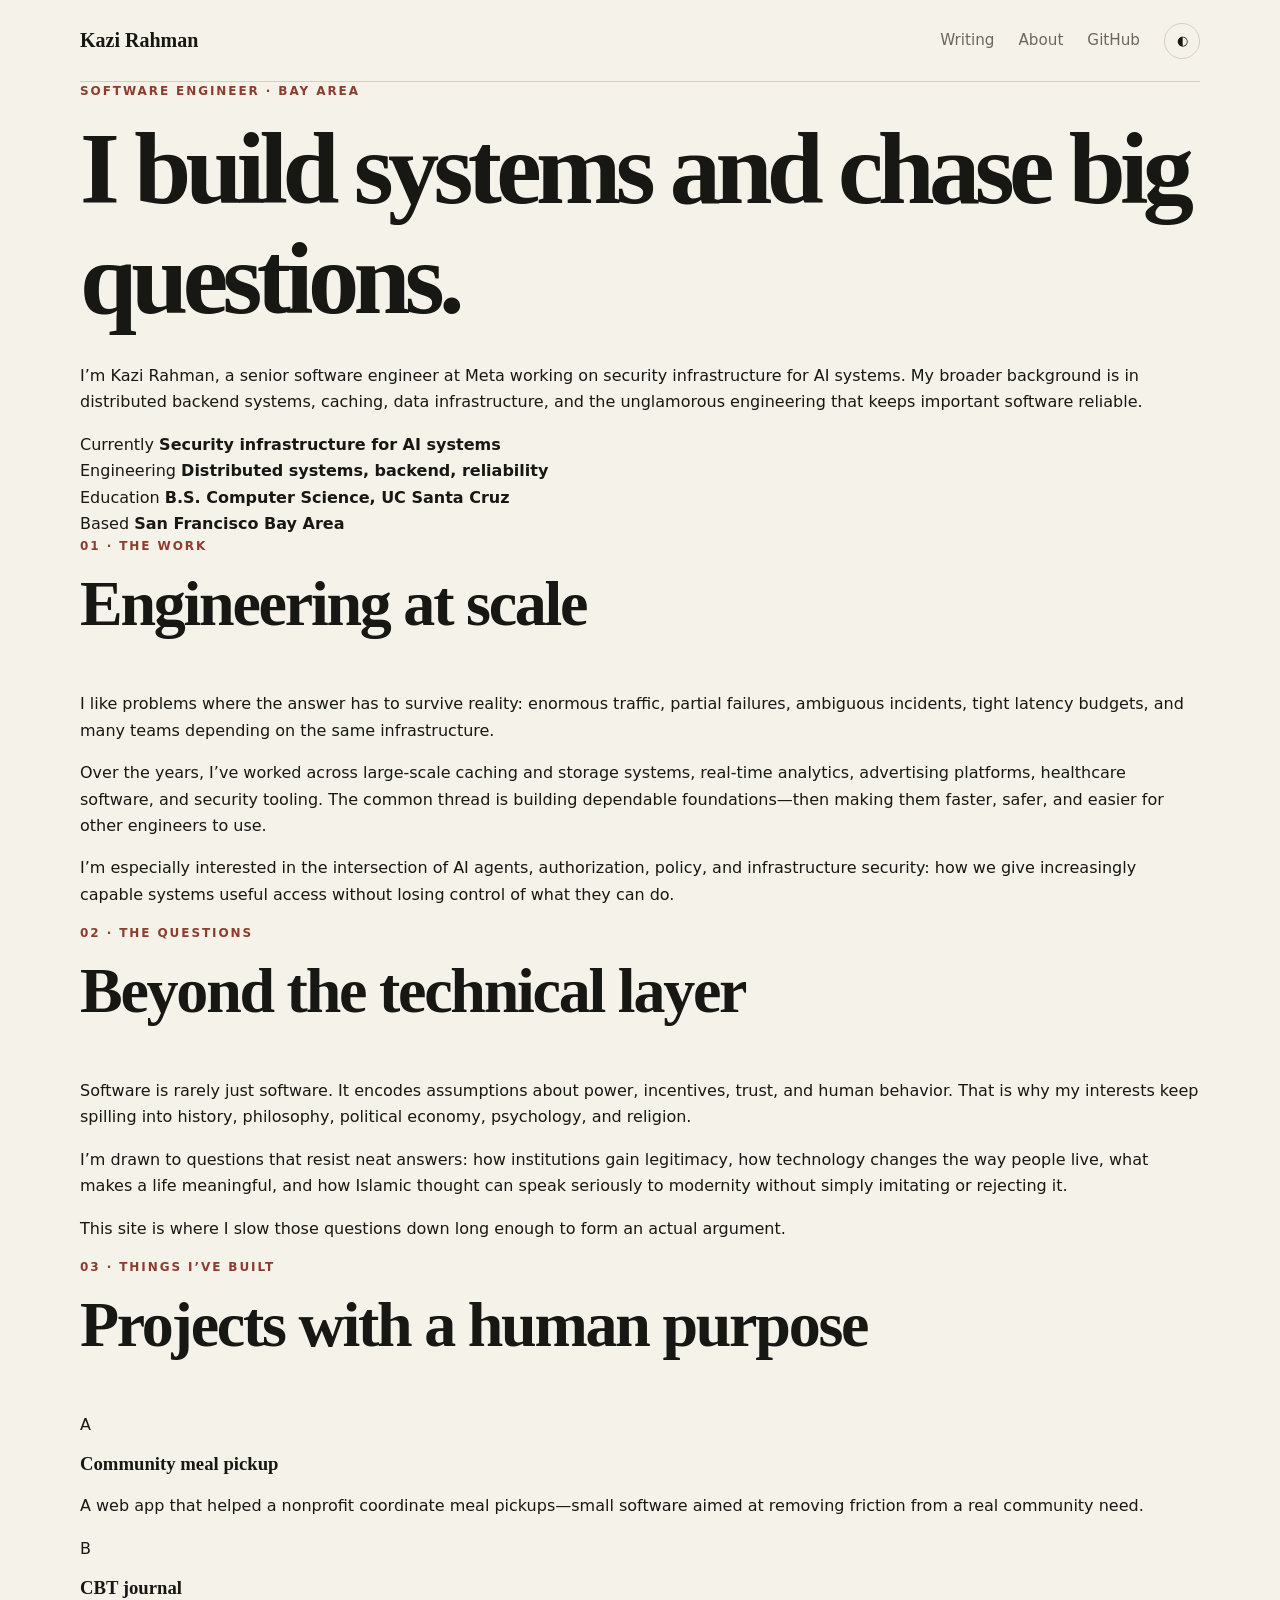
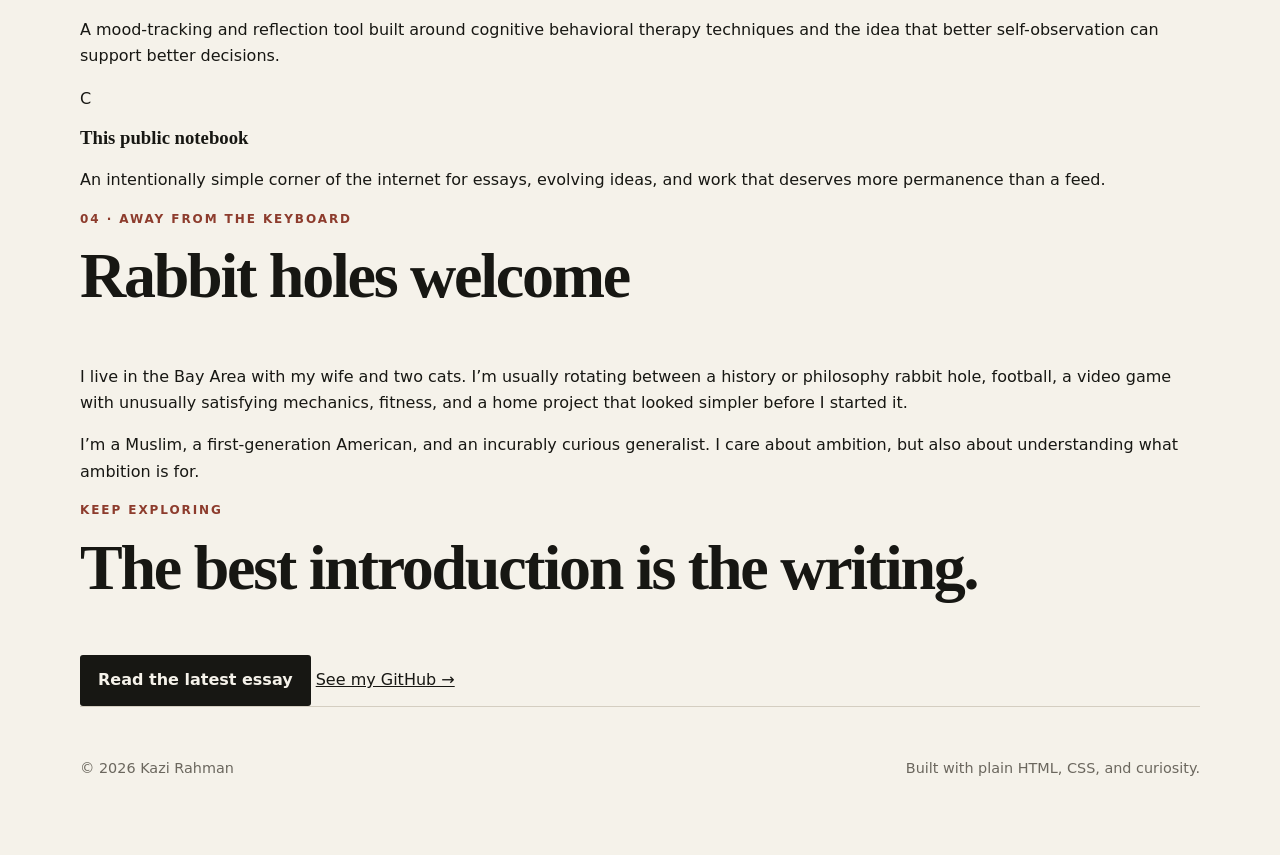
==== about.html @ 98908293 "Add personal about page" ====
<!doctype html>
<html lang="en">
<head>
  <meta charset="utf-8">
  <meta name="viewport" content="width=device-width, initial-scale=1">
  <meta name="description" content="About Kazi Rahman — software engineer, writer, and lifelong student of technology, history, philosophy, and faith.">
  <title>About — Kazi Rahman</title>
  <link rel="stylesheet" href="assets/styles.css">
  <script defer src="assets/site.js"></script>
</head>
<body>
  <header class="site-header">
    <a class="brand" href="index.html">Kazi Rahman</a>
    <nav aria-label="Primary navigation">
      <a href="index.html#writing">Writing</a>
      <a href="about.html" aria-current="page">About</a>
      <a href="https://github.com/kazirahm" rel="me">GitHub</a>
      <button class="theme-toggle" type="button" aria-label="Toggle color theme">◐</button>
    </nav>
  </header>

  <main>
    <section class="about-hero">
      <div>
        <p class="eyebrow">Software engineer · Bay Area</p>
        <h1>I build systems and chase big questions.</h1>
      </div>
      <p class="about-intro">I’m Kazi Rahman, a senior software engineer at Meta working on security infrastructure for AI systems. My broader background is in distributed backend systems, caching, data infrastructure, and the unglamorous engineering that keeps important software reliable.</p>
    </section>

    <section class="fact-strip" aria-label="At a glance">
      <div>
        <span>Currently</span>
        <strong>Security infrastructure for AI systems</strong>
      </div>
      <div>
        <span>Engineering</span>
        <strong>Distributed systems, backend, reliability</strong>
      </div>
      <div>
        <span>Education</span>
        <strong>B.S. Computer Science, UC Santa Cruz</strong>
      </div>
      <div>
        <span>Based</span>
        <strong>San Francisco Bay Area</strong>
      </div>
    </section>

    <section class="about-section">
      <div class="section-label">
        <p class="eyebrow">01 · The work</p>
        <h2>Engineering at scale</h2>
      </div>
      <div class="prose">
        <p>I like problems where the answer has to survive reality: enormous traffic, partial failures, ambiguous incidents, tight latency budgets, and many teams depending on the same infrastructure.</p>
        <p>Over the years, I’ve worked across large-scale caching and storage systems, real-time analytics, advertising platforms, healthcare software, and security tooling. The common thread is building dependable foundations—then making them faster, safer, and easier for other engineers to use.</p>
        <p>I’m especially interested in the intersection of AI agents, authorization, policy, and infrastructure security: how we give increasingly capable systems useful access without losing control of what they can do.</p>
      </div>
    </section>

    <section class="about-section">
      <div class="section-label">
        <p class="eyebrow">02 · The questions</p>
        <h2>Beyond the technical layer</h2>
      </div>
      <div class="prose">
        <p>Software is rarely just software. It encodes assumptions about power, incentives, trust, and human behavior. That is why my interests keep spilling into history, philosophy, political economy, psychology, and religion.</p>
        <p>I’m drawn to questions that resist neat answers: how institutions gain legitimacy, how technology changes the way people live, what makes a life meaningful, and how Islamic thought can speak seriously to modernity without simply imitating or rejecting it.</p>
        <p>This site is where I slow those questions down long enough to form an actual argument.</p>
      </div>
    </section>

    <section class="about-section">
      <div class="section-label">
        <p class="eyebrow">03 · Things I’ve built</p>
        <h2>Projects with a human purpose</h2>
      </div>
      <div class="project-list">
        <article>
          <p class="project-number">A</p>
          <div>
            <h3>Community meal pickup</h3>
            <p>A web app that helped a nonprofit coordinate meal pickups—small software aimed at removing friction from a real community need.</p>
          </div>
        </article>
        <article>
          <p class="project-number">B</p>
          <div>
            <h3>CBT journal</h3>
            <p>A mood-tracking and reflection tool built around cognitive behavioral therapy techniques and the idea that better self-observation can support better decisions.</p>
          </div>
        </article>
        <article>
          <p class="project-number">C</p>
          <div>
            <h3>This public notebook</h3>
            <p>An intentionally simple corner of the internet for essays, evolving ideas, and work that deserves more permanence than a feed.</p>
          </div>
        </article>
      </div>
    </section>

    <section class="about-section personal-section">
      <div class="section-label">
        <p class="eyebrow">04 · Away from the keyboard</p>
        <h2>Rabbit holes welcome</h2>
      </div>
      <div class="prose">
        <p>I live in the Bay Area with my wife and two cats. I’m usually rotating between a history or philosophy rabbit hole, football, a video game with unusually satisfying mechanics, fitness, and a home project that looked simpler before I started it.</p>
        <p>I’m a Muslim, a first-generation American, and an incurably curious generalist. I care about ambition, but also about understanding what ambition is for.</p>
      </div>
    </section>

    <section class="about-cta">
      <p class="eyebrow">Keep exploring</p>
      <h2>The best introduction is the writing.</h2>
      <div class="cta-links">
        <a class="button" href="index.html#writing">Read the latest essay</a>
        <a class="text-link" href="https://github.com/kazirahm">See my GitHub →</a>
      </div>
    </section>
  </main>

  <footer>
    <p>© <span id="year"></span> Kazi Rahman</p>
    <p>Built with plain HTML, CSS, and curiosity.</p>
  </footer>
</body>
</html>
---- assets/styles.css ----
:root {
  --bg: #f5f2ea;
  --surface: #ebe5d9;
  --text: #171713;
  --muted: #6b675e;
  --accent: #8d3c2d;
  --line: #d4cec1;
  --max: 1120px;
}

[data-theme="dark"] {
  --bg: #171715;
  --surface: #23221f;
  --text: #f1ede4;
  --muted: #aaa397;
  --accent: #e18a74;
  --line: #393631;
}

* { box-sizing: border-box; }
html { scroll-behavior: smooth; }
body {
  margin: 0;
  background: var(--bg);
  color: var(--text);
  font-family: Inter, ui-sans-serif, system-ui, -apple-system, BlinkMacSystemFont, "Segoe UI", sans-serif;
  line-height: 1.65;
}
a { color: inherit; }
.site-header, main, footer { width: min(calc(100% - 40px), var(--max)); margin-inline: auto; }
.site-header {
  display: flex; justify-content: space-between; align-items: center;
  min-height: 82px; border-bottom: 1px solid var(--line);
}
.brand { font-family: Georgia, serif; font-size: 1.25rem; font-weight: 700; text-decoration: none; }
nav { display: flex; align-items: center; gap: 24px; }
nav a { text-decoration: none; color: var(--muted); font-size: .95rem; }
.theme-toggle { border: 1px solid var(--line); background: transparent; color: var(--text); border-radius: 999px; width: 36px; height: 36px; cursor: pointer; }
.hero { min-height: 72vh; display: grid; align-content: center; max-width: 860px; padding: 90px 0; }
.eyebrow { margin: 0 0 12px; color: var(--accent); font-size: .75rem; font-weight: 800; letter-spacing: .16em; text-transform: uppercase; }
h1, h2, h3 { font-family: Georgia, "Times New Roman", serif; line-height: 1.08; margin-top: 0; }
h1 { font-size: clamp(3.1rem, 8vw, 6.8rem); letter-spacing: -.055em; margin-bottom: 28px; }
.lede { max-width: 720px; margin: 0 0 34px; color: var(--muted); font-family: Georgia, serif; font-size: clamp(1.2rem, 2.4vw, 1.65rem); }
.button { display: inline-block; width: fit-content; background: var(--text); color: var(--bg); padding: 12px 18px; border-radius: 3px; text-decoration: none; font-weight: 700; }
.section { padding: 110px 0; border-top: 1px solid var(--line); }
.section-heading { max-width: 680px; margin-bottom: 50px; }
h2 { font-size: clamp(2.4rem, 5vw, 4.2rem); letter-spacing: -.035em; }
.featured-post { display: flex; justify-content: space-between; gap: 40px; padding: 42px 0; border-top: 1px solid var(--line); border-bottom: 1px solid var(--line); }
.featured-post > div { max-width: 720px; }
.featured-post h3 { font-size: clamp(2rem, 4vw, 3.2rem); margin-bottom: 16px; }
.featured-post h3 a { text-decoration: none; }
.featured-post p { color: var(--muted); font-size: 1.08rem; }
.post-meta { font-size: .82rem !important; text-transform: uppercase; letter-spacing: .08em; }
.read-more { align-self: end; white-space: nowrap; color: var(--accent); font-weight: 700; text-decoration: none; }
.topic-grid { display: grid; grid-template-columns: repeat(2, 1fr); gap: 1px; margin-top: 70px; background: var(--line); border: 1px solid var(--line); }
.topic-grid > div { background: var(--bg); padding: 38px; }
.topic-grid span { color: var(--accent); font-size: .8rem; }
.topic-grid h3 { font-size: 1.7rem; margin: 18px 0 10px; }
.topic-grid p, .about-copy { color: var(--muted); }
.about { display: grid; grid-template-columns: 1fr 1fr; gap: 80px; }
.about-copy { font-family: Georgia, serif; font-size: 1.25rem; }
footer { display: flex; justify-content: space-between; gap: 24px; padding: 36px 0 60px; border-top: 1px solid var(--line); color: var(--muted); font-size: .9rem; }
.article-shell { max-width: 780px; margin: 0 auto; padding: 100px 20px; }
.article-shell h1 { font-size: clamp(3rem, 7vw, 5.5rem); }
.article-shell .lede { font-size: 1.4rem; }
.article-body { margin-top: 60px; font-family: Georgia, serif; font-size: 1.22rem; }
.article-body p { margin: 0 0 1.5em; }
.article-body h2 { font-size: 2.1rem; margin-top: 2em; }
.back-link { display: inline-block; margin-bottom: 60px; color: var(--muted); text-decoration: none; }
@media (max-width: 720px) {
  .site-header { min-height: 70px; }
  nav a { display: none; }
  .hero { min-height: 65vh; padding: 65px 0; }
  .section { padding: 75px 0; }
  .featured-post, footer { flex-direction: column; }
  .read-more { align-self: start; }
  .topic-grid, .about { grid-template-columns: 1fr; }
  .about { gap: 10px; }
  .topic-grid > div { padding: 28px; }
}
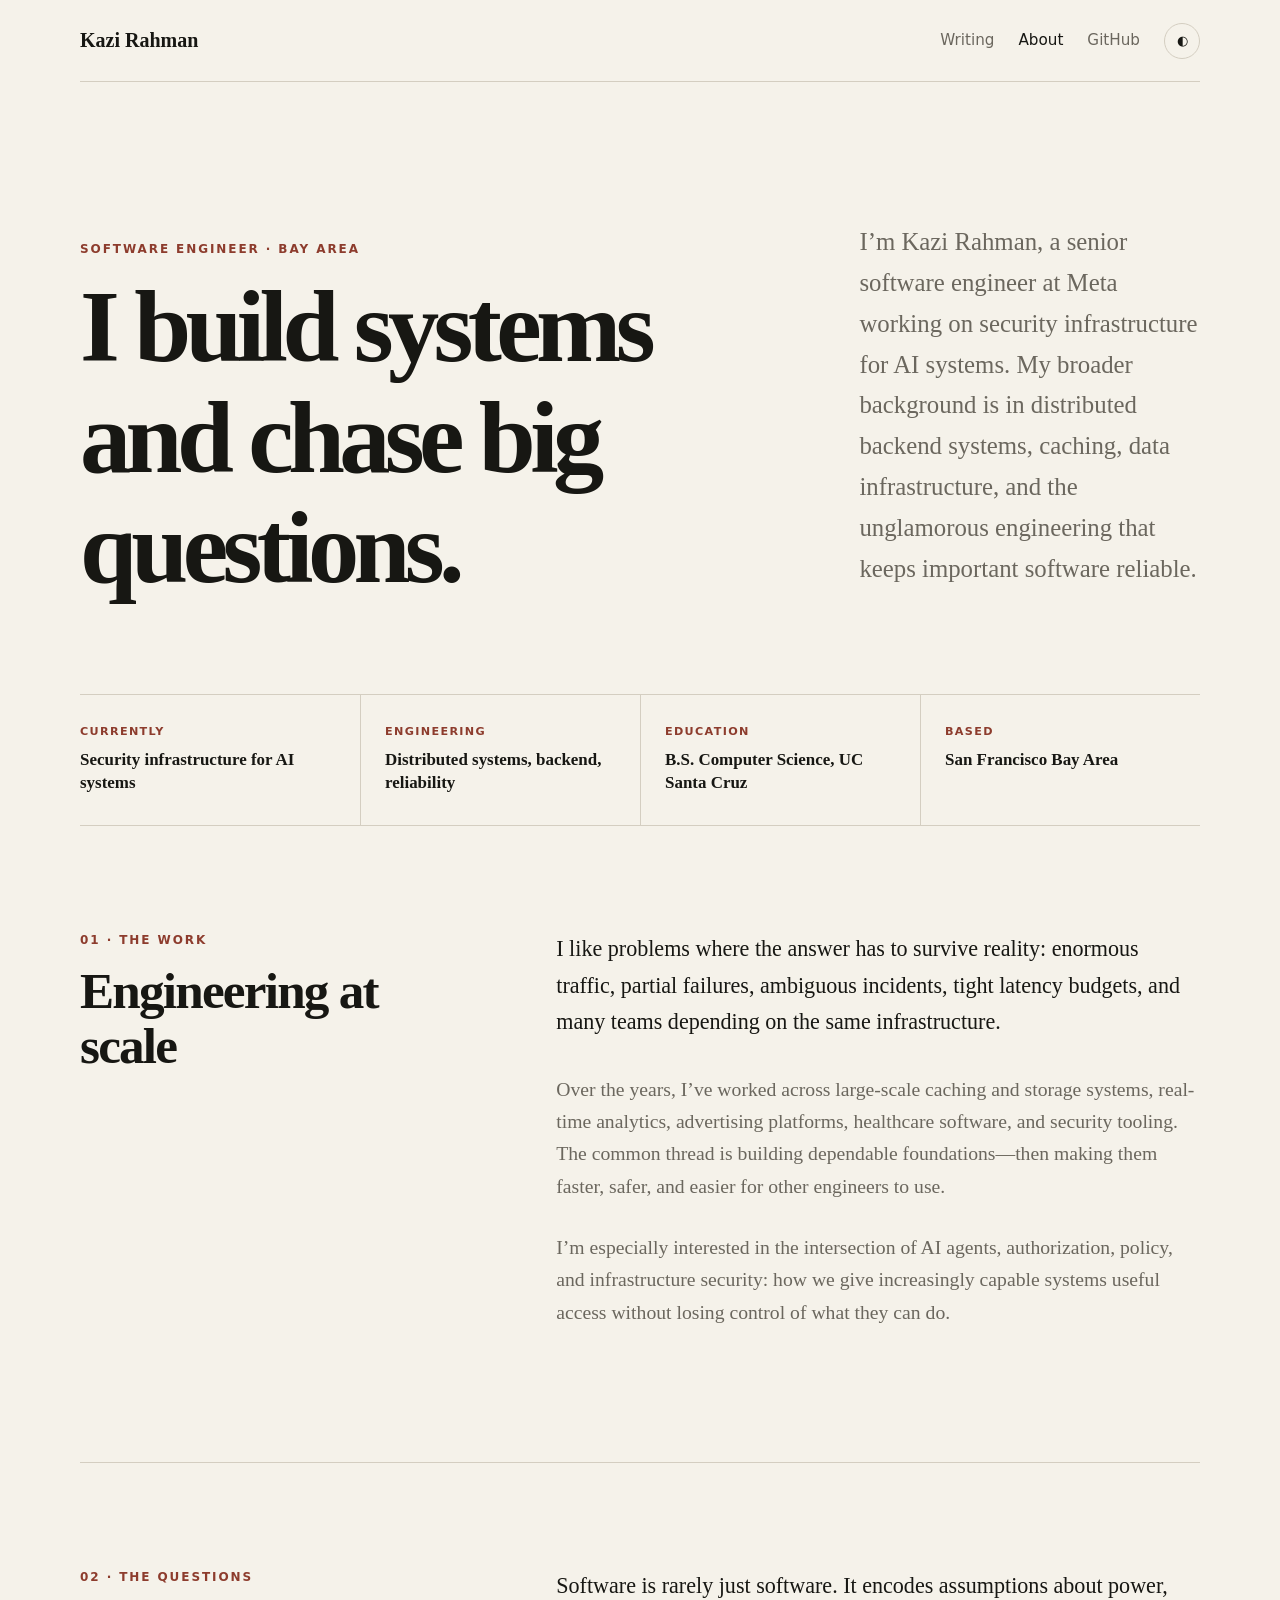
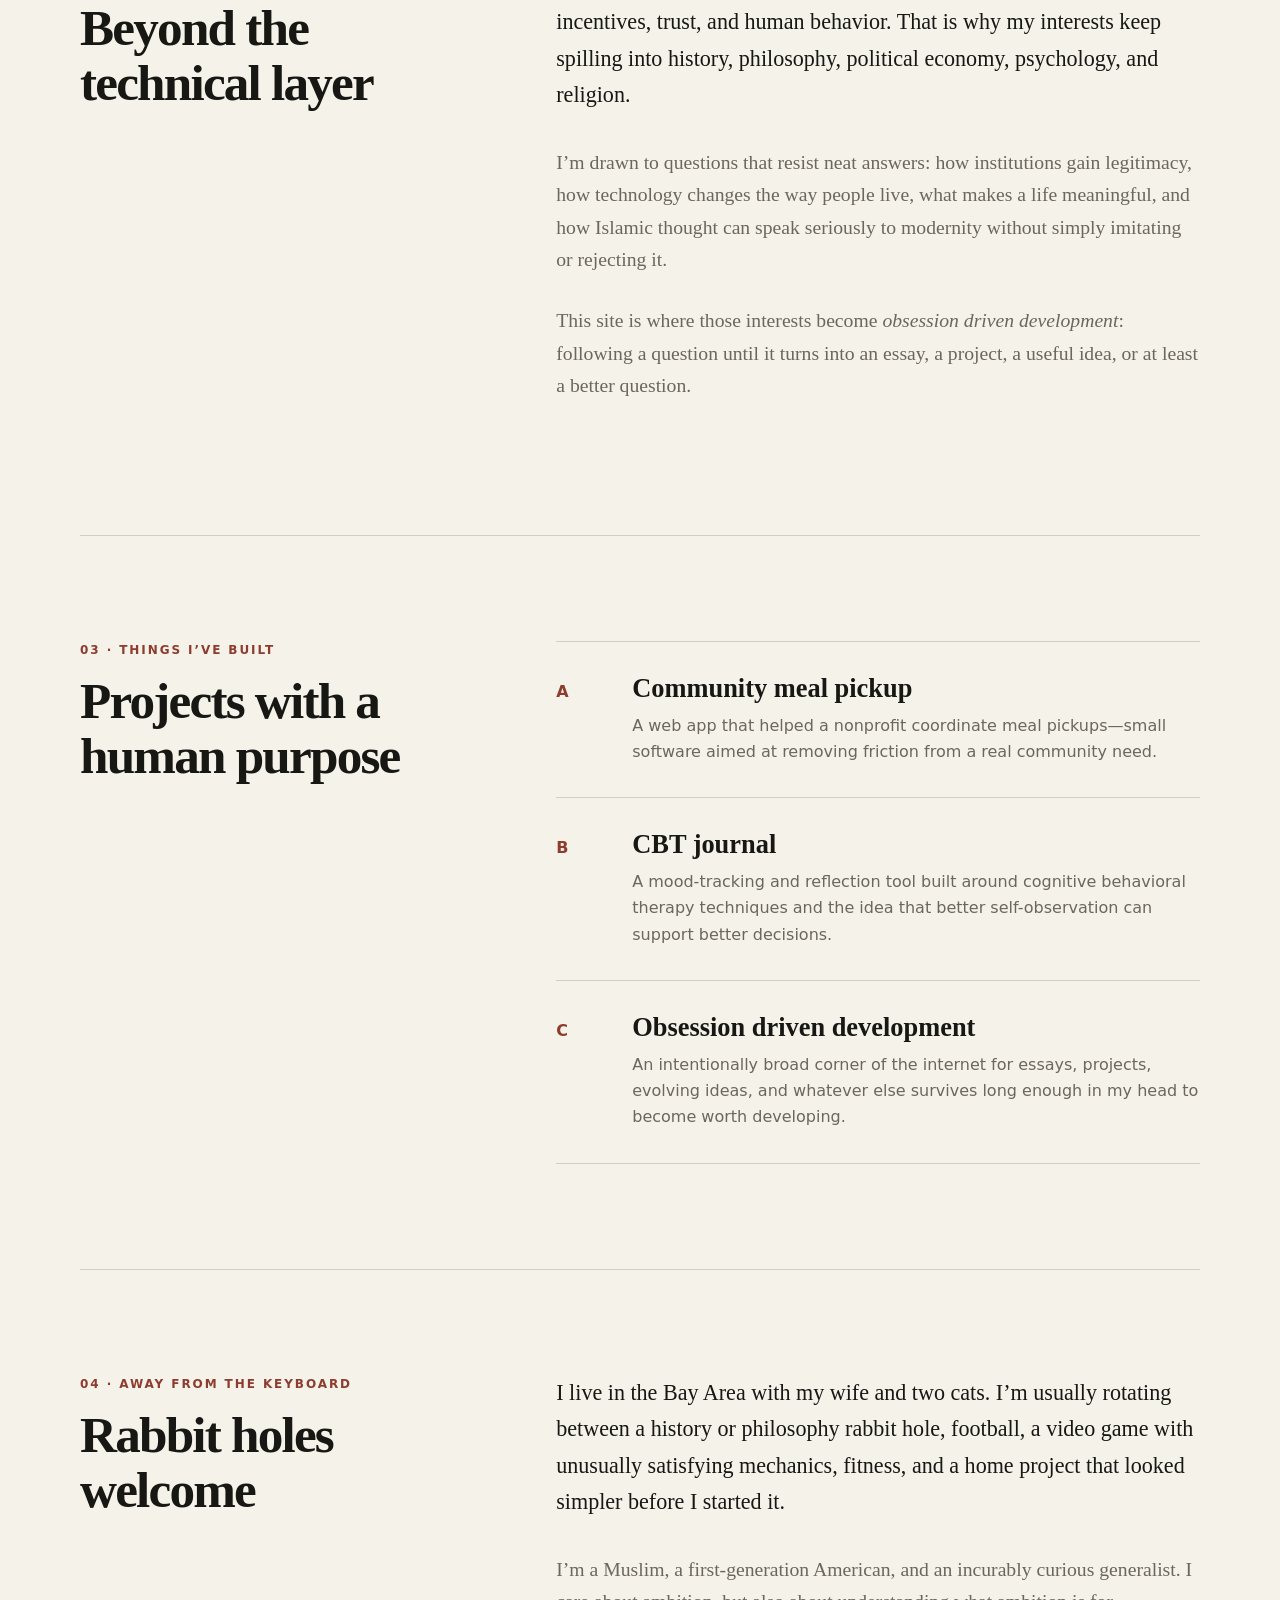
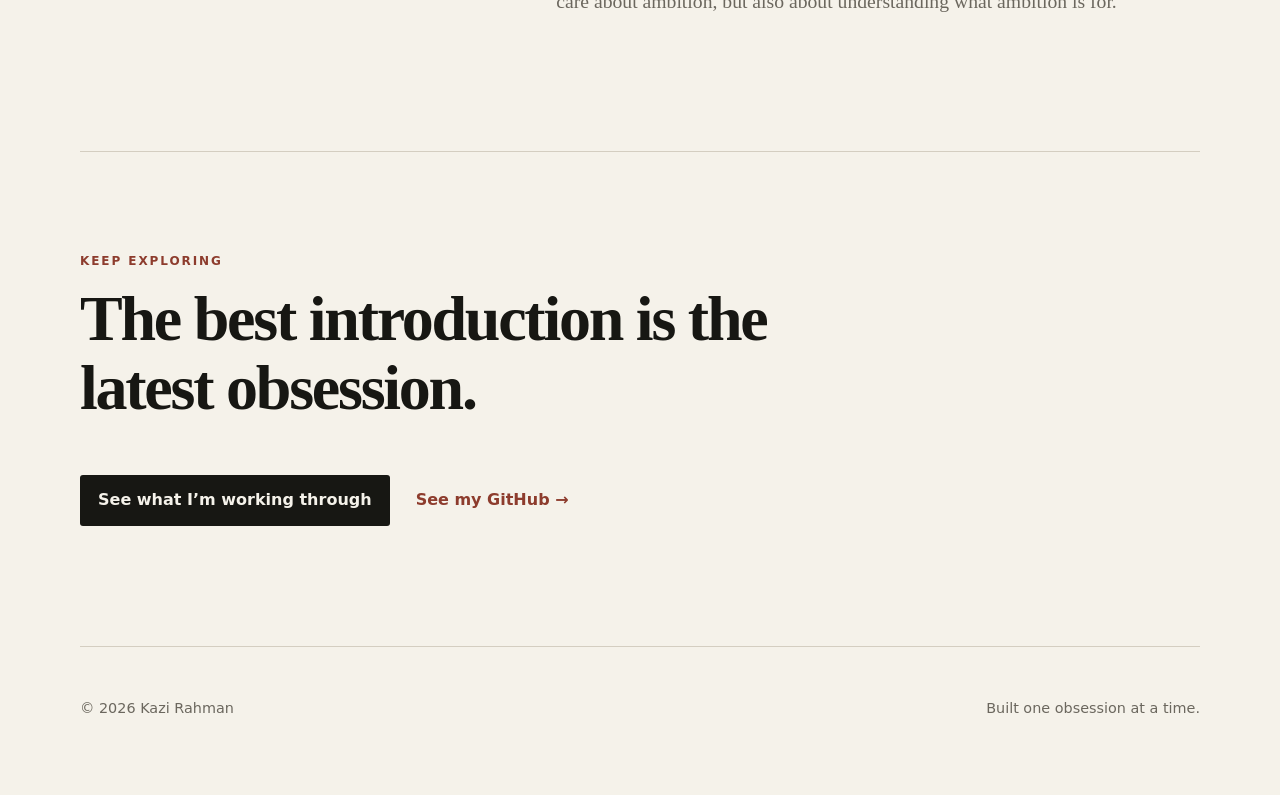
==== commit 1e46b933: "Align about page with obsession driven development" ====
--- a/about.html
+++ b/about.html
@@ -4,7 +4,7 @@
   <meta charset="utf-8">
   <meta name="viewport" content="width=device-width, initial-scale=1">
   <meta name="description" content="About Kazi Rahman — software engineer, writer, and lifelong student of technology, history, philosophy, and faith.">
-  <title>About — Kazi Rahman</title>
+  <title>About — obsession driven development</title>
   <link rel="stylesheet" href="assets/styles.css">
   <script defer src="assets/site.js"></script>
 </head>
@@ -67,7 +67,7 @@
       <div class="prose">
         <p>Software is rarely just software. It encodes assumptions about power, incentives, trust, and human behavior. That is why my interests keep spilling into history, philosophy, political economy, psychology, and religion.</p>
         <p>I’m drawn to questions that resist neat answers: how institutions gain legitimacy, how technology changes the way people live, what makes a life meaningful, and how Islamic thought can speak seriously to modernity without simply imitating or rejecting it.</p>
-        <p>This site is where I slow those questions down long enough to form an actual argument.</p>
+        <p>This site is where those interests become <em>obsession driven development</em>: following a question until it turns into an essay, a project, a useful idea, or at least a better question.</p>
       </div>
     </section>
 
@@ -94,8 +94,8 @@
         <article>
           <p class="project-number">C</p>
           <div>
-            <h3>This public notebook</h3>
-            <p>An intentionally simple corner of the internet for essays, evolving ideas, and work that deserves more permanence than a feed.</p>
+            <h3>Obsession driven development</h3>
+            <p>An intentionally broad corner of the internet for essays, projects, evolving ideas, and whatever else survives long enough in my head to become worth developing.</p>
           </div>
         </article>
       </div>
@@ -114,9 +114,9 @@
 
     <section class="about-cta">
       <p class="eyebrow">Keep exploring</p>
-      <h2>The best introduction is the writing.</h2>
+      <h2>The best introduction is the latest obsession.</h2>
       <div class="cta-links">
-        <a class="button" href="index.html#writing">Read the latest essay</a>
+        <a class="button" href="index.html#writing">See what I’m working through</a>
         <a class="text-link" href="https://github.com/kazirahm">See my GitHub →</a>
       </div>
     </section>
@@ -124,7 +124,7 @@
 
   <footer>
     <p>© <span id="year"></span> Kazi Rahman</p>
-    <p>Built with plain HTML, CSS, and curiosity.</p>
+    <p>Built one obsession at a time.</p>
   </footer>
 </body>
 </html>
--- a/assets/styles.css
+++ b/assets/styles.css
@@ -27,6 +27,7 @@
   line-height: 1.65;
 }
 a { color: inherit; }
+a:focus-visible, button:focus-visible { outline: 3px solid var(--accent); outline-offset: 4px; }
 .site-header, main, footer { width: min(calc(100% - 40px), var(--max)); margin-inline: auto; }
 .site-header {
   display: flex; justify-content: space-between; align-items: center;
@@ -35,6 +36,7 @@
 .brand { font-family: Georgia, serif; font-size: 1.25rem; font-weight: 700; text-decoration: none; }
 nav { display: flex; align-items: center; gap: 24px; }
 nav a { text-decoration: none; color: var(--muted); font-size: .95rem; }
+nav a:hover, nav a[aria-current="page"] { color: var(--text); }
 .theme-toggle { border: 1px solid var(--line); background: transparent; color: var(--text); border-radius: 999px; width: 36px; height: 36px; cursor: pointer; }
 .hero { min-height: 72vh; display: grid; align-content: center; max-width: 860px; padding: 90px 0; }
 .eyebrow { margin: 0 0 12px; color: var(--accent); font-size: .75rem; font-weight: 800; letter-spacing: .16em; text-transform: uppercase; }
@@ -42,6 +44,7 @@
 h1 { font-size: clamp(3.1rem, 8vw, 6.8rem); letter-spacing: -.055em; margin-bottom: 28px; }
 .lede { max-width: 720px; margin: 0 0 34px; color: var(--muted); font-family: Georgia, serif; font-size: clamp(1.2rem, 2.4vw, 1.65rem); }
 .button { display: inline-block; width: fit-content; background: var(--text); color: var(--bg); padding: 12px 18px; border-radius: 3px; text-decoration: none; font-weight: 700; }
+.button:hover { transform: translateY(-1px); }
 .section { padding: 110px 0; border-top: 1px solid var(--line); }
 .section-heading { max-width: 680px; margin-bottom: 50px; }
 h2 { font-size: clamp(2.4rem, 5vw, 4.2rem); letter-spacing: -.035em; }
@@ -52,6 +55,7 @@
 .featured-post p { color: var(--muted); font-size: 1.08rem; }
 .post-meta { font-size: .82rem !important; text-transform: uppercase; letter-spacing: .08em; }
 .read-more { align-self: end; white-space: nowrap; color: var(--accent); font-weight: 700; text-decoration: none; }
+.inline-link { display: inline-block; margin-top: 8px; }
 .topic-grid { display: grid; grid-template-columns: repeat(2, 1fr); gap: 1px; margin-top: 70px; background: var(--line); border: 1px solid var(--line); }
 .topic-grid > div { background: var(--bg); padding: 38px; }
 .topic-grid span { color: var(--accent); font-size: .8rem; }
@@ -60,6 +64,70 @@
 .about { display: grid; grid-template-columns: 1fr 1fr; gap: 80px; }
 .about-copy { font-family: Georgia, serif; font-size: 1.25rem; }
 footer { display: flex; justify-content: space-between; gap: 24px; padding: 36px 0 60px; border-top: 1px solid var(--line); color: var(--muted); font-size: .9rem; }
+
+/* About page */
+.about-hero {
+  min-height: 68vh;
+  display: grid;
+  grid-template-columns: minmax(0, 1.35fr) minmax(280px, .65fr);
+  gap: 72px;
+  align-items: end;
+  padding: 110px 0 90px;
+}
+.about-hero h1 { max-width: 820px; margin-bottom: 0; }
+.about-intro {
+  margin: 0 0 14px;
+  color: var(--muted);
+  font-family: Georgia, serif;
+  font-size: clamp(1.25rem, 2vw, 1.55rem);
+}
+.fact-strip {
+  display: grid;
+  grid-template-columns: repeat(4, 1fr);
+  border-top: 1px solid var(--line);
+  border-bottom: 1px solid var(--line);
+}
+.fact-strip > div { padding: 28px 24px 30px 0; }
+.fact-strip > div + div { border-left: 1px solid var(--line); padding-left: 24px; }
+.fact-strip span {
+  display: block;
+  margin-bottom: 8px;
+  color: var(--accent);
+  font-size: .7rem;
+  font-weight: 800;
+  letter-spacing: .12em;
+  text-transform: uppercase;
+}
+.fact-strip strong { display: block; font-family: Georgia, serif; font-size: 1.06rem; line-height: 1.35; }
+.about-section {
+  display: grid;
+  grid-template-columns: minmax(260px, .75fr) minmax(0, 1.25fr);
+  gap: 90px;
+  padding: 105px 0;
+  border-bottom: 1px solid var(--line);
+}
+.section-label { position: sticky; top: 32px; align-self: start; }
+.section-label h2 { max-width: 440px; font-size: clamp(2.25rem, 4vw, 3.8rem); }
+.prose { max-width: 720px; color: var(--muted); font-family: Georgia, serif; font-size: 1.23rem; }
+.prose p { margin: 0 0 1.45em; }
+.prose p:first-child { color: var(--text); font-size: 1.38rem; }
+.project-list { border-top: 1px solid var(--line); }
+.project-list article {
+  display: grid;
+  grid-template-columns: 48px 1fr;
+  gap: 28px;
+  padding: 32px 0;
+  border-bottom: 1px solid var(--line);
+}
+.project-number { margin: 5px 0 0; color: var(--accent); font-weight: 800; }
+.project-list h3 { margin-bottom: 10px; font-size: 1.65rem; }
+.project-list article > div > p { max-width: 650px; margin: 0; color: var(--muted); }
+.personal-section { border-bottom: 0; }
+.about-cta { padding: 100px 0 120px; border-top: 1px solid var(--line); }
+.about-cta h2 { max-width: 800px; }
+.cta-links { display: flex; align-items: center; gap: 26px; margin-top: 38px; }
+.text-link { color: var(--accent); font-weight: 700; text-decoration: none; }
+
 .article-shell { max-width: 780px; margin: 0 auto; padding: 100px 20px; }
 .article-shell h1 { font-size: clamp(3rem, 7vw, 5.5rem); }
 .article-shell .lede { font-size: 1.4rem; }
@@ -67,9 +135,21 @@
 .article-body p { margin: 0 0 1.5em; }
 .article-body h2 { font-size: 2.1rem; margin-top: 2em; }
 .back-link { display: inline-block; margin-bottom: 60px; color: var(--muted); text-decoration: none; }
+
+@media (max-width: 900px) {
+  .about-hero { grid-template-columns: 1fr; gap: 34px; align-content: center; }
+  .fact-strip { grid-template-columns: repeat(2, 1fr); }
+  .fact-strip > div:nth-child(3) { border-left: 0; }
+  .fact-strip > div:nth-child(n+3) { border-top: 1px solid var(--line); }
+  .about-section { grid-template-columns: 1fr; gap: 28px; }
+  .section-label { position: static; }
+}
+
 @media (max-width: 720px) {
   .site-header { min-height: 70px; }
+  nav { gap: 14px; }
   nav a { display: none; }
+  nav a[aria-current="page"] { display: inline; }
   .hero { min-height: 65vh; padding: 65px 0; }
   .section { padding: 75px 0; }
   .featured-post, footer { flex-direction: column; }
@@ -77,4 +157,12 @@
   .topic-grid, .about { grid-template-columns: 1fr; }
   .about { gap: 10px; }
   .topic-grid > div { padding: 28px; }
+  .about-hero { min-height: auto; padding: 75px 0 65px; }
+  .fact-strip { grid-template-columns: 1fr; }
+  .fact-strip > div, .fact-strip > div + div { padding: 22px 0; border-left: 0; }
+  .fact-strip > div + div { border-top: 1px solid var(--line); }
+  .about-section { padding: 75px 0; }
+  .prose { font-size: 1.1rem; }
+  .prose p:first-child { font-size: 1.22rem; }
+  .cta-links { align-items: flex-start; flex-direction: column; }
 }
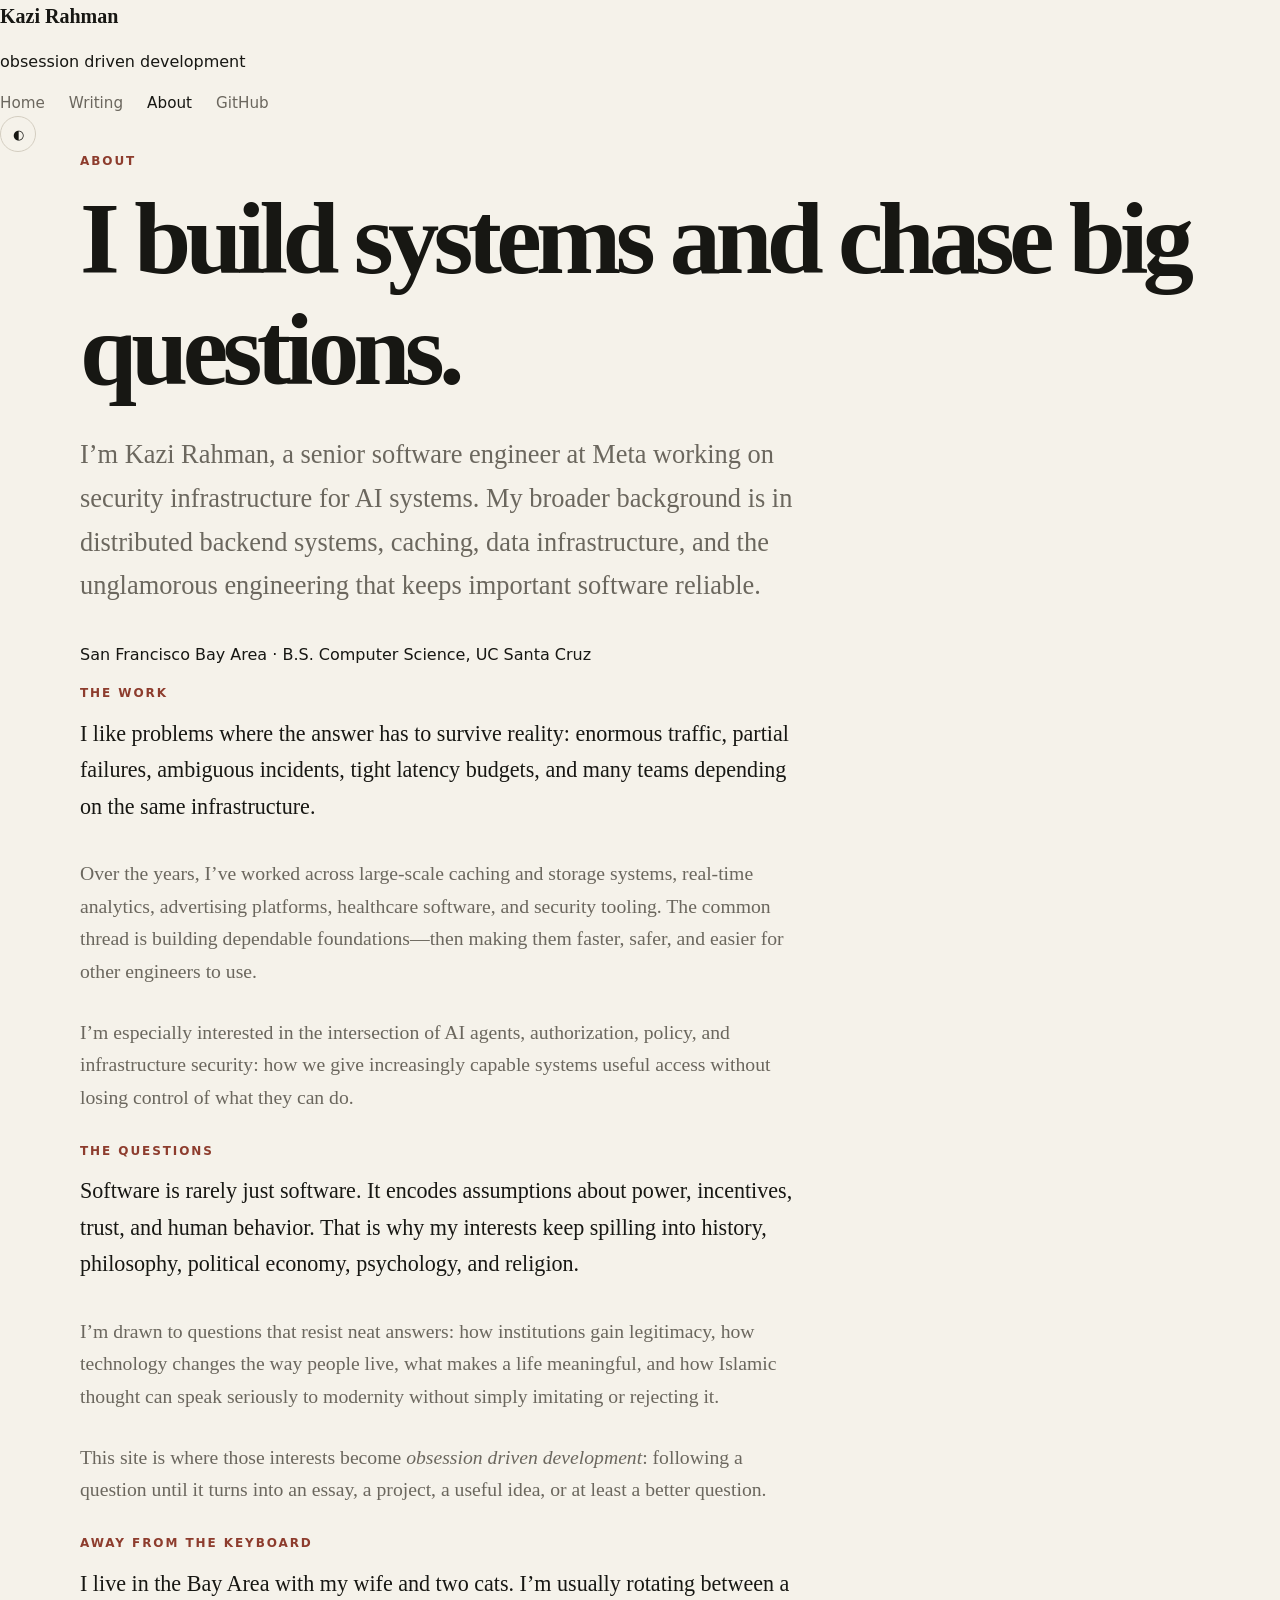
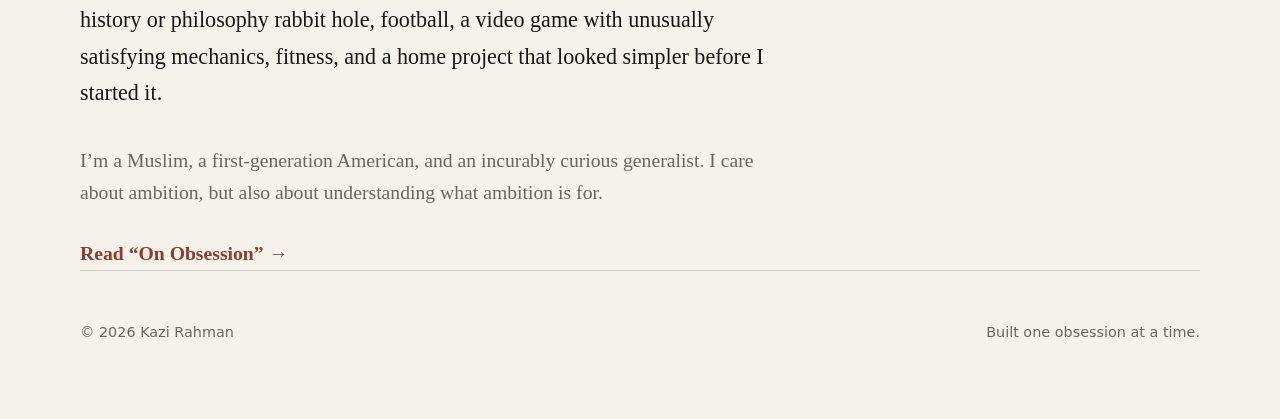
==== commit ffb774bc: "Simplify about page navigation and layout" ====
--- a/about.html
+++ b/about.html
@@ -9,122 +9,63 @@
   <script defer src="assets/site.js"></script>
 </head>
 <body>
-  <header class="site-header">
-    <a class="brand" href="index.html">Kazi Rahman</a>
+  <aside class="site-nav">
+    <div class="nav-identity">
+      <a class="brand" href="index.html">Kazi Rahman</a>
+      <p>obsession driven development</p>
+    </div>
+
     <nav aria-label="Primary navigation">
-      <a href="index.html#writing">Writing</a>
-      <a href="about.html" aria-current="page">About</a>
-      <a href="https://github.com/kazirahm" rel="me">GitHub</a>
-      <button class="theme-toggle" type="button" aria-label="Toggle color theme">◐</button>
+      <a class="nav-link" href="index.html">Home</a>
+      <a class="nav-link" href="index.html#writing">Writing</a>
+      <a class="nav-link active" href="about.html" aria-current="page">About</a>
+      <a class="nav-link" href="https://github.com/kazirahm" rel="me">GitHub</a>
     </nav>
-  </header>
 
-  <main>
-    <section class="about-hero">
-      <div>
-        <p class="eyebrow">Software engineer · Bay Area</p>
+    <button class="theme-toggle" type="button" aria-label="Toggle color theme">◐</button>
+  </aside>
+
+  <div class="site-content">
+    <main class="about-page">
+      <section class="page-intro">
+        <p class="eyebrow">About</p>
         <h1>I build systems and chase big questions.</h1>
-      </div>
-      <p class="about-intro">I’m Kazi Rahman, a senior software engineer at Meta working on security infrastructure for AI systems. My broader background is in distributed backend systems, caching, data infrastructure, and the unglamorous engineering that keeps important software reliable.</p>
-    </section>
+        <p class="lede">I’m Kazi Rahman, a senior software engineer at Meta working on security infrastructure for AI systems. My broader background is in distributed backend systems, caching, data infrastructure, and the unglamorous engineering that keeps important software reliable.</p>
+        <p class="quiet-meta">San Francisco Bay Area · B.S. Computer Science, UC Santa Cruz</p>
+      </section>
 
-    <section class="fact-strip" aria-label="At a glance">
-      <div>
-        <span>Currently</span>
-        <strong>Security infrastructure for AI systems</strong>
-      </div>
-      <div>
-        <span>Engineering</span>
-        <strong>Distributed systems, backend, reliability</strong>
-      </div>
-      <div>
-        <span>Education</span>
-        <strong>B.S. Computer Science, UC Santa Cruz</strong>
-      </div>
-      <div>
-        <span>Based</span>
-        <strong>San Francisco Bay Area</strong>
-      </div>
-    </section>
+      <section class="essay-section">
+        <p class="eyebrow">The work</p>
+        <div class="prose">
+          <p>I like problems where the answer has to survive reality: enormous traffic, partial failures, ambiguous incidents, tight latency budgets, and many teams depending on the same infrastructure.</p>
+          <p>Over the years, I’ve worked across large-scale caching and storage systems, real-time analytics, advertising platforms, healthcare software, and security tooling. The common thread is building dependable foundations—then making them faster, safer, and easier for other engineers to use.</p>
+          <p>I’m especially interested in the intersection of AI agents, authorization, policy, and infrastructure security: how we give increasingly capable systems useful access without losing control of what they can do.</p>
+        </div>
+      </section>
 
-    <section class="about-section">
-      <div class="section-label">
-        <p class="eyebrow">01 · The work</p>
-        <h2>Engineering at scale</h2>
-      </div>
-      <div class="prose">
-        <p>I like problems where the answer has to survive reality: enormous traffic, partial failures, ambiguous incidents, tight latency budgets, and many teams depending on the same infrastructure.</p>
-        <p>Over the years, I’ve worked across large-scale caching and storage systems, real-time analytics, advertising platforms, healthcare software, and security tooling. The common thread is building dependable foundations—then making them faster, safer, and easier for other engineers to use.</p>
-        <p>I’m especially interested in the intersection of AI agents, authorization, policy, and infrastructure security: how we give increasingly capable systems useful access without losing control of what they can do.</p>
-      </div>
-    </section>
+      <section class="essay-section">
+        <p class="eyebrow">The questions</p>
+        <div class="prose">
+          <p>Software is rarely just software. It encodes assumptions about power, incentives, trust, and human behavior. That is why my interests keep spilling into history, philosophy, political economy, psychology, and religion.</p>
+          <p>I’m drawn to questions that resist neat answers: how institutions gain legitimacy, how technology changes the way people live, what makes a life meaningful, and how Islamic thought can speak seriously to modernity without simply imitating or rejecting it.</p>
+          <p>This site is where those interests become <em>obsession driven development</em>: following a question until it turns into an essay, a project, a useful idea, or at least a better question.</p>
+        </div>
+      </section>
 
-    <section class="about-section">
-      <div class="section-label">
-        <p class="eyebrow">02 · The questions</p>
-        <h2>Beyond the technical layer</h2>
-      </div>
-      <div class="prose">
-        <p>Software is rarely just software. It encodes assumptions about power, incentives, trust, and human behavior. That is why my interests keep spilling into history, philosophy, political economy, psychology, and religion.</p>
-        <p>I’m drawn to questions that resist neat answers: how institutions gain legitimacy, how technology changes the way people live, what makes a life meaningful, and how Islamic thought can speak seriously to modernity without simply imitating or rejecting it.</p>
-        <p>This site is where those interests become <em>obsession driven development</em>: following a question until it turns into an essay, a project, a useful idea, or at least a better question.</p>
-      </div>
-    </section>
+      <section class="essay-section">
+        <p class="eyebrow">Away from the keyboard</p>
+        <div class="prose">
+          <p>I live in the Bay Area with my wife and two cats. I’m usually rotating between a history or philosophy rabbit hole, football, a video game with unusually satisfying mechanics, fitness, and a home project that looked simpler before I started it.</p>
+          <p>I’m a Muslim, a first-generation American, and an incurably curious generalist. I care about ambition, but also about understanding what ambition is for.</p>
+          <a class="text-link" href="posts/on-obsession.html">Read “On Obsession” →</a>
+        </div>
+      </section>
+    </main>
 
-    <section class="about-section">
-      <div class="section-label">
-        <p class="eyebrow">03 · Things I’ve built</p>
-        <h2>Projects with a human purpose</h2>
-      </div>
-      <div class="project-list">
-        <article>
-          <p class="project-number">A</p>
-          <div>
-            <h3>Community meal pickup</h3>
-            <p>A web app that helped a nonprofit coordinate meal pickups—small software aimed at removing friction from a real community need.</p>
-          </div>
-        </article>
-        <article>
-          <p class="project-number">B</p>
-          <div>
-            <h3>CBT journal</h3>
-            <p>A mood-tracking and reflection tool built around cognitive behavioral therapy techniques and the idea that better self-observation can support better decisions.</p>
-          </div>
-        </article>
-        <article>
-          <p class="project-number">C</p>
-          <div>
-            <h3>Obsession driven development</h3>
-            <p>An intentionally broad corner of the internet for essays, projects, evolving ideas, and whatever else survives long enough in my head to become worth developing.</p>
-          </div>
-        </article>
-      </div>
-    </section>
-
-    <section class="about-section personal-section">
-      <div class="section-label">
-        <p class="eyebrow">04 · Away from the keyboard</p>
-        <h2>Rabbit holes welcome</h2>
-      </div>
-      <div class="prose">
-        <p>I live in the Bay Area with my wife and two cats. I’m usually rotating between a history or philosophy rabbit hole, football, a video game with unusually satisfying mechanics, fitness, and a home project that looked simpler before I started it.</p>
-        <p>I’m a Muslim, a first-generation American, and an incurably curious generalist. I care about ambition, but also about understanding what ambition is for.</p>
-      </div>
-    </section>
-
-    <section class="about-cta">
-      <p class="eyebrow">Keep exploring</p>
-      <h2>The best introduction is the latest obsession.</h2>
-      <div class="cta-links">
-        <a class="button" href="index.html#writing">See what I’m working through</a>
-        <a class="text-link" href="https://github.com/kazirahm">See my GitHub →</a>
-      </div>
-    </section>
-  </main>
-
-  <footer>
-    <p>© <span id="year"></span> Kazi Rahman</p>
-    <p>Built one obsession at a time.</p>
-  </footer>
+    <footer>
+      <p>© <span id="year"></span> Kazi Rahman</p>
+      <p>Built one obsession at a time.</p>
+    </footer>
+  </div>
 </body>
 </html>
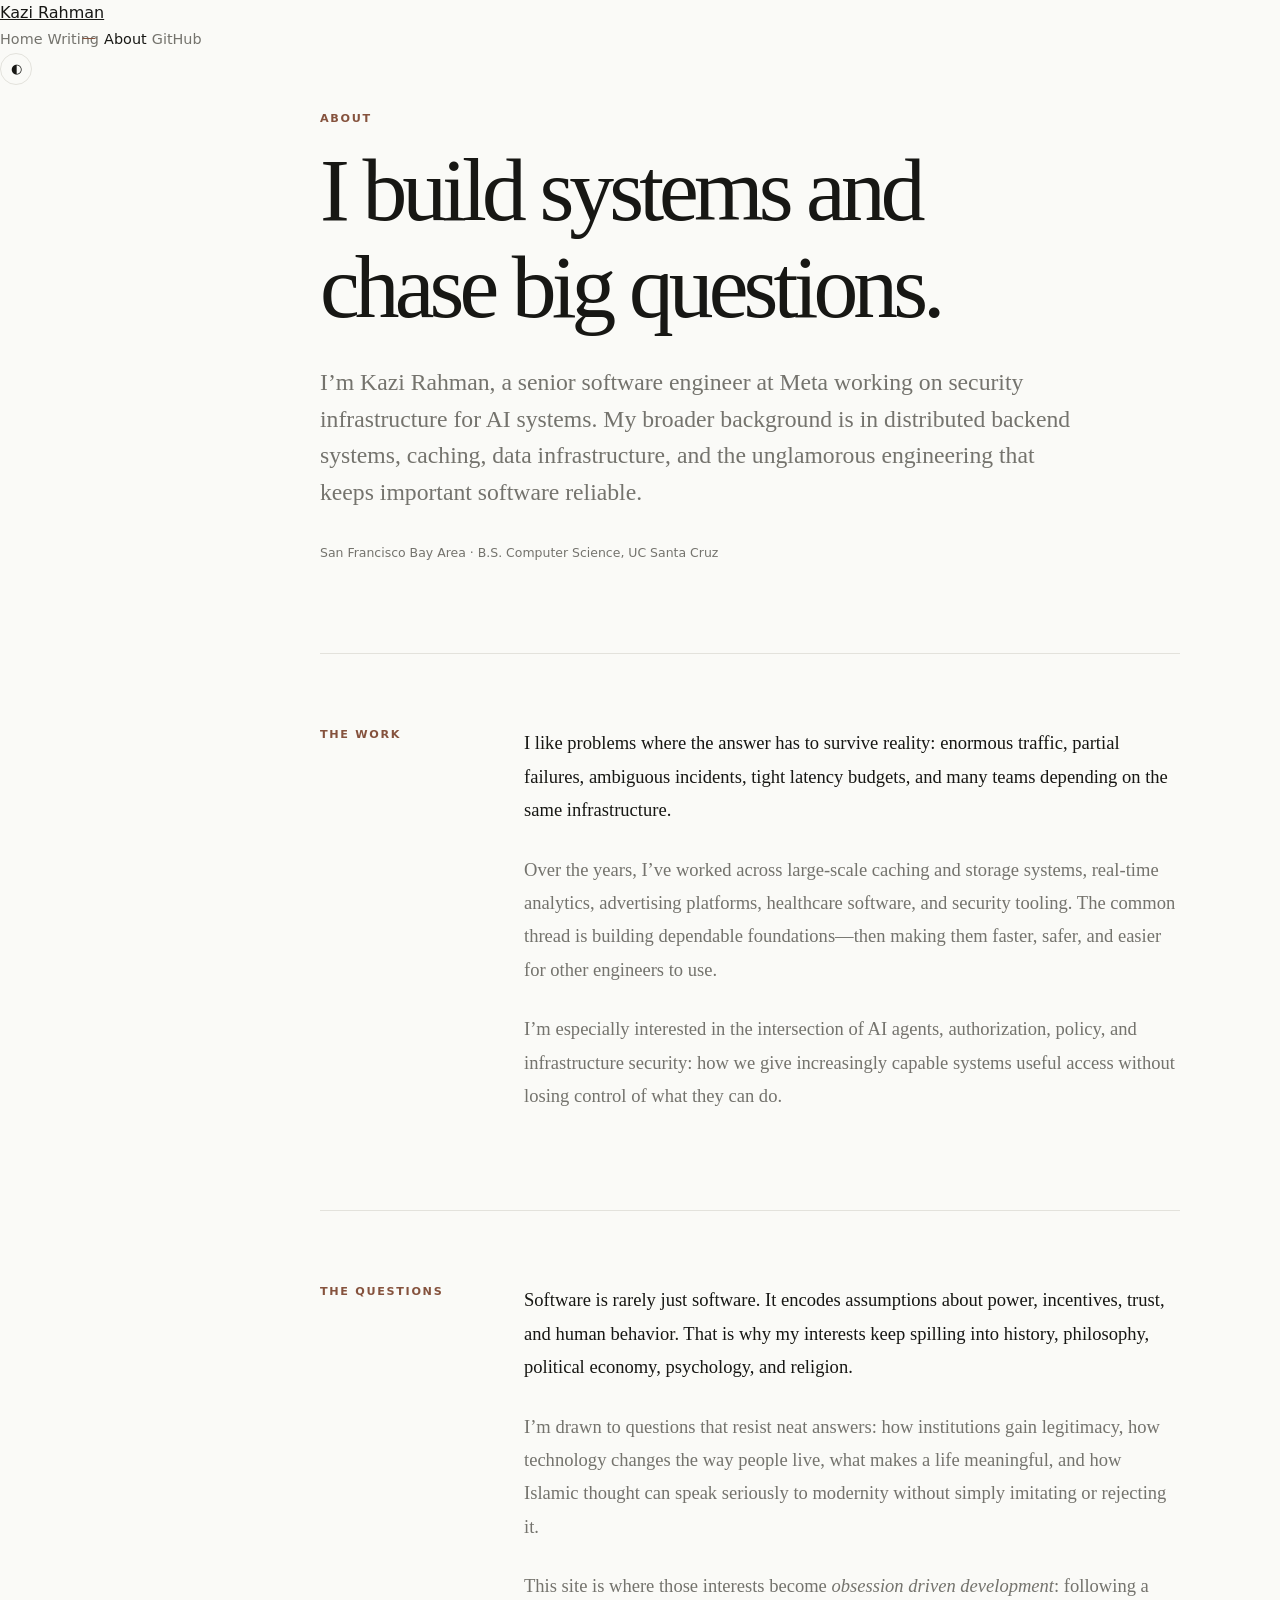
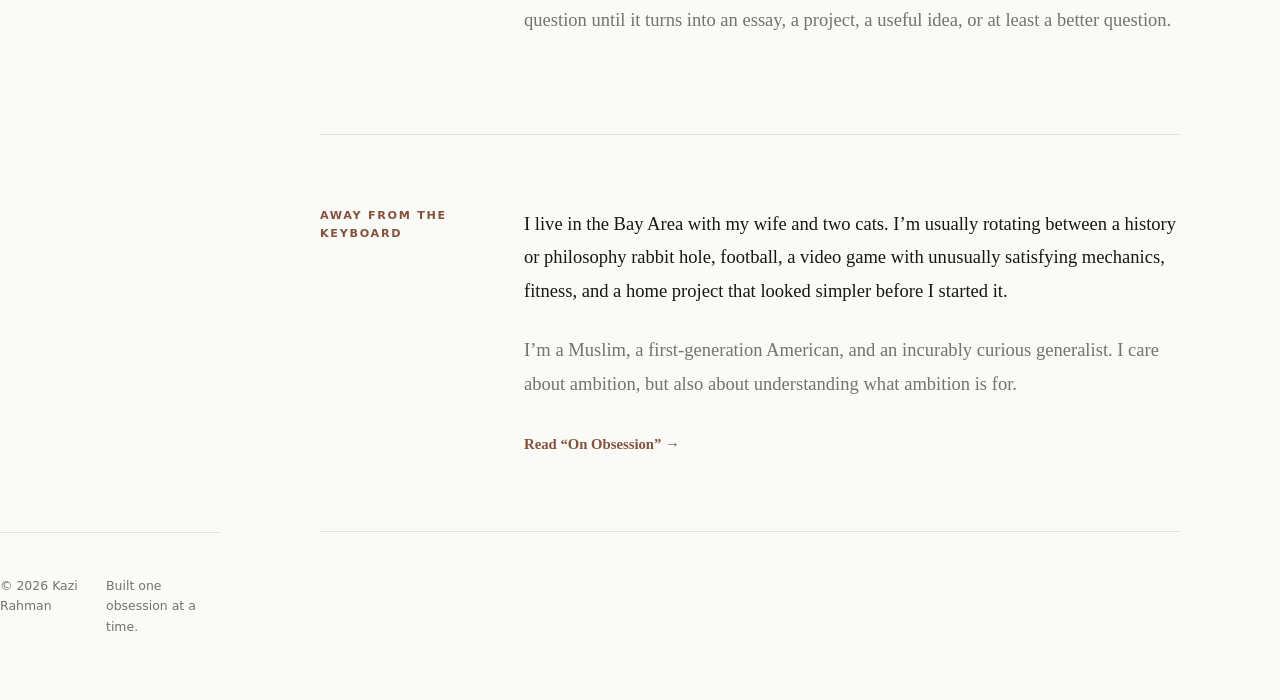
==== commit eb5427c7: "Use consistent warm top navigation on about page" ====
--- a/about.html
+++ b/about.html
@@ -9,63 +9,58 @@
   <script defer src="assets/site.js"></script>
 </head>
 <body>
-  <aside class="site-nav">
-    <div class="nav-identity">
+  <header class="site-header">
+    <div class="header-left">
       <a class="brand" href="index.html">Kazi Rahman</a>
-      <p>obsession driven development</p>
+      <nav aria-label="Primary navigation">
+        <a class="nav-link" href="index.html">Home</a>
+        <a class="nav-link" href="index.html#writing">Writing</a>
+        <a class="nav-link active" href="about.html" aria-current="page">About</a>
+        <a class="nav-link" href="https://github.com/kazirahm" rel="me">GitHub</a>
+      </nav>
     </div>
+    <button class="theme-toggle" type="button" aria-label="Toggle color theme">◐</button>
+  </header>
 
-    <nav aria-label="Primary navigation">
-      <a class="nav-link" href="index.html">Home</a>
-      <a class="nav-link" href="index.html#writing">Writing</a>
-      <a class="nav-link active" href="about.html" aria-current="page">About</a>
-      <a class="nav-link" href="https://github.com/kazirahm" rel="me">GitHub</a>
-    </nav>
+  <main class="about-page">
+    <section class="page-intro">
+      <p class="eyebrow">About</p>
+      <h1>I build systems and chase big questions.</h1>
+      <p class="lede">I’m Kazi Rahman, a senior software engineer at Meta working on security infrastructure for AI systems. My broader background is in distributed backend systems, caching, data infrastructure, and the unglamorous engineering that keeps important software reliable.</p>
+      <p class="quiet-meta">San Francisco Bay Area · B.S. Computer Science, UC Santa Cruz</p>
+    </section>
 
-    <button class="theme-toggle" type="button" aria-label="Toggle color theme">◐</button>
-  </aside>
+    <section class="essay-section">
+      <p class="eyebrow">The work</p>
+      <div class="prose">
+        <p>I like problems where the answer has to survive reality: enormous traffic, partial failures, ambiguous incidents, tight latency budgets, and many teams depending on the same infrastructure.</p>
+        <p>Over the years, I’ve worked across large-scale caching and storage systems, real-time analytics, advertising platforms, healthcare software, and security tooling. The common thread is building dependable foundations—then making them faster, safer, and easier for other engineers to use.</p>
+        <p>I’m especially interested in the intersection of AI agents, authorization, policy, and infrastructure security: how we give increasingly capable systems useful access without losing control of what they can do.</p>
+      </div>
+    </section>
 
-  <div class="site-content">
-    <main class="about-page">
-      <section class="page-intro">
-        <p class="eyebrow">About</p>
-        <h1>I build systems and chase big questions.</h1>
-        <p class="lede">I’m Kazi Rahman, a senior software engineer at Meta working on security infrastructure for AI systems. My broader background is in distributed backend systems, caching, data infrastructure, and the unglamorous engineering that keeps important software reliable.</p>
-        <p class="quiet-meta">San Francisco Bay Area · B.S. Computer Science, UC Santa Cruz</p>
-      </section>
+    <section class="essay-section">
+      <p class="eyebrow">The questions</p>
+      <div class="prose">
+        <p>Software is rarely just software. It encodes assumptions about power, incentives, trust, and human behavior. That is why my interests keep spilling into history, philosophy, political economy, psychology, and religion.</p>
+        <p>I’m drawn to questions that resist neat answers: how institutions gain legitimacy, how technology changes the way people live, what makes a life meaningful, and how Islamic thought can speak seriously to modernity without simply imitating or rejecting it.</p>
+        <p>This site is where those interests become <em>obsession driven development</em>: following a question until it turns into an essay, a project, a useful idea, or at least a better question.</p>
+      </div>
+    </section>
 
-      <section class="essay-section">
-        <p class="eyebrow">The work</p>
-        <div class="prose">
-          <p>I like problems where the answer has to survive reality: enormous traffic, partial failures, ambiguous incidents, tight latency budgets, and many teams depending on the same infrastructure.</p>
-          <p>Over the years, I’ve worked across large-scale caching and storage systems, real-time analytics, advertising platforms, healthcare software, and security tooling. The common thread is building dependable foundations—then making them faster, safer, and easier for other engineers to use.</p>
-          <p>I’m especially interested in the intersection of AI agents, authorization, policy, and infrastructure security: how we give increasingly capable systems useful access without losing control of what they can do.</p>
-        </div>
-      </section>
+    <section class="essay-section">
+      <p class="eyebrow">Away from the keyboard</p>
+      <div class="prose">
+        <p>I live in the Bay Area with my wife and two cats. I’m usually rotating between a history or philosophy rabbit hole, football, a video game with unusually satisfying mechanics, fitness, and a home project that looked simpler before I started it.</p>
+        <p>I’m a Muslim, a first-generation American, and an incurably curious generalist. I care about ambition, but also about understanding what ambition is for.</p>
+        <a class="text-link" href="posts/on-obsession.html">Read “On Obsession” →</a>
+      </div>
+    </section>
+  </main>
 
-      <section class="essay-section">
-        <p class="eyebrow">The questions</p>
-        <div class="prose">
-          <p>Software is rarely just software. It encodes assumptions about power, incentives, trust, and human behavior. That is why my interests keep spilling into history, philosophy, political economy, psychology, and religion.</p>
-          <p>I’m drawn to questions that resist neat answers: how institutions gain legitimacy, how technology changes the way people live, what makes a life meaningful, and how Islamic thought can speak seriously to modernity without simply imitating or rejecting it.</p>
-          <p>This site is where those interests become <em>obsession driven development</em>: following a question until it turns into an essay, a project, a useful idea, or at least a better question.</p>
-        </div>
-      </section>
-
-      <section class="essay-section">
-        <p class="eyebrow">Away from the keyboard</p>
-        <div class="prose">
-          <p>I live in the Bay Area with my wife and two cats. I’m usually rotating between a history or philosophy rabbit hole, football, a video game with unusually satisfying mechanics, fitness, and a home project that looked simpler before I started it.</p>
-          <p>I’m a Muslim, a first-generation American, and an incurably curious generalist. I care about ambition, but also about understanding what ambition is for.</p>
-          <a class="text-link" href="posts/on-obsession.html">Read “On Obsession” →</a>
-        </div>
-      </section>
-    </main>
-
-    <footer>
-      <p>© <span id="year"></span> Kazi Rahman</p>
-      <p>Built one obsession at a time.</p>
-    </footer>
-  </div>
+  <footer>
+    <p>© <span id="year"></span> Kazi Rahman</p>
+    <p>Built one obsession at a time.</p>
+  </footer>
 </body>
 </html>
--- a/assets/styles.css
+++ b/assets/styles.css
@@ -1,168 +1,437 @@
 :root {
-  --bg: #f5f2ea;
-  --surface: #ebe5d9;
-  --text: #171713;
-  --muted: #6b675e;
-  --accent: #8d3c2d;
-  --line: #d4cec1;
-  --max: 1120px;
+  --bg: #fafaf7;
+  --text: #171714;
+  --muted: #74736d;
+  --accent: #85523d;
+  --line: #e3e2dc;
+  --nav-width: 220px;
+  --content-max: 860px;
 }
 
 [data-theme="dark"] {
   --bg: #171715;
-  --surface: #23221f;
-  --text: #f1ede4;
-  --muted: #aaa397;
-  --accent: #e18a74;
-  --line: #393631;
+  --text: #f0eee8;
+  --muted: #a6a39a;
+  --accent: #d58c70;
+  --line: #34332f;
 }
 
 * { box-sizing: border-box; }
 html { scroll-behavior: smooth; }
 body {
   margin: 0;
+  min-height: 100vh;
+  display: grid;
+  grid-template-columns: var(--nav-width) minmax(0, 1fr);
   background: var(--bg);
   color: var(--text);
   font-family: Inter, ui-sans-serif, system-ui, -apple-system, BlinkMacSystemFont, "Segoe UI", sans-serif;
   line-height: 1.65;
 }
+
 a { color: inherit; }
-a:focus-visible, button:focus-visible { outline: 3px solid var(--accent); outline-offset: 4px; }
-.site-header, main, footer { width: min(calc(100% - 40px), var(--max)); margin-inline: auto; }
-.site-header {
-  display: flex; justify-content: space-between; align-items: center;
-  min-height: 82px; border-bottom: 1px solid var(--line);
-}
-.brand { font-family: Georgia, serif; font-size: 1.25rem; font-weight: 700; text-decoration: none; }
-nav { display: flex; align-items: center; gap: 24px; }
-nav a { text-decoration: none; color: var(--muted); font-size: .95rem; }
-nav a:hover, nav a[aria-current="page"] { color: var(--text); }
-.theme-toggle { border: 1px solid var(--line); background: transparent; color: var(--text); border-radius: 999px; width: 36px; height: 36px; cursor: pointer; }
-.hero { min-height: 72vh; display: grid; align-content: center; max-width: 860px; padding: 90px 0; }
-.eyebrow { margin: 0 0 12px; color: var(--accent); font-size: .75rem; font-weight: 800; letter-spacing: .16em; text-transform: uppercase; }
-h1, h2, h3 { font-family: Georgia, "Times New Roman", serif; line-height: 1.08; margin-top: 0; }
-h1 { font-size: clamp(3.1rem, 8vw, 6.8rem); letter-spacing: -.055em; margin-bottom: 28px; }
-.lede { max-width: 720px; margin: 0 0 34px; color: var(--muted); font-family: Georgia, serif; font-size: clamp(1.2rem, 2.4vw, 1.65rem); }
-.button { display: inline-block; width: fit-content; background: var(--text); color: var(--bg); padding: 12px 18px; border-radius: 3px; text-decoration: none; font-weight: 700; }
-.button:hover { transform: translateY(-1px); }
-.section { padding: 110px 0; border-top: 1px solid var(--line); }
-.section-heading { max-width: 680px; margin-bottom: 50px; }
-h2 { font-size: clamp(2.4rem, 5vw, 4.2rem); letter-spacing: -.035em; }
-.featured-post { display: flex; justify-content: space-between; gap: 40px; padding: 42px 0; border-top: 1px solid var(--line); border-bottom: 1px solid var(--line); }
-.featured-post > div { max-width: 720px; }
-.featured-post h3 { font-size: clamp(2rem, 4vw, 3.2rem); margin-bottom: 16px; }
-.featured-post h3 a { text-decoration: none; }
-.featured-post p { color: var(--muted); font-size: 1.08rem; }
-.post-meta { font-size: .82rem !important; text-transform: uppercase; letter-spacing: .08em; }
-.read-more { align-self: end; white-space: nowrap; color: var(--accent); font-weight: 700; text-decoration: none; }
-.inline-link { display: inline-block; margin-top: 8px; }
-.topic-grid { display: grid; grid-template-columns: repeat(2, 1fr); gap: 1px; margin-top: 70px; background: var(--line); border: 1px solid var(--line); }
-.topic-grid > div { background: var(--bg); padding: 38px; }
-.topic-grid span { color: var(--accent); font-size: .8rem; }
-.topic-grid h3 { font-size: 1.7rem; margin: 18px 0 10px; }
-.topic-grid p, .about-copy { color: var(--muted); }
-.about { display: grid; grid-template-columns: 1fr 1fr; gap: 80px; }
-.about-copy { font-family: Georgia, serif; font-size: 1.25rem; }
-footer { display: flex; justify-content: space-between; gap: 24px; padding: 36px 0 60px; border-top: 1px solid var(--line); color: var(--muted); font-size: .9rem; }
-
-/* About page */
-.about-hero {
+a:focus-visible,
+button:focus-visible {
+  outline: 2px solid var(--accent);
+  outline-offset: 4px;
+}
+
+.site-nav {
+  position: sticky;
+  top: 0;
+  height: 100vh;
+  padding: 30px 26px;
+  display: flex;
+  flex-direction: column;
+  border-right: 1px solid var(--line);
+  background: var(--bg);
+}
+
+.nav-identity .brand {
+  display: inline-block;
+  font-family: Georgia, "Times New Roman", serif;
+  font-size: 1.08rem;
+  font-weight: 700;
+  text-decoration: none;
+}
+
+.nav-identity p {
+  max-width: 150px;
+  margin: 8px 0 0;
+  color: var(--muted);
+  font-size: .72rem;
+  line-height: 1.45;
+  text-transform: lowercase;
+}
+
+.site-nav nav {
+  display: flex;
+  flex-direction: column;
+  align-items: flex-start;
+  gap: 4px;
+  margin-top: 54px;
+}
+
+.nav-link {
+  position: relative;
+  padding: 5px 0;
+  color: var(--muted);
+  font-size: .9rem;
+  text-decoration: none;
+  transition: color .15s ease;
+}
+
+.nav-link:hover,
+.nav-link.active {
+  color: var(--text);
+}
+
+.nav-link.active::before {
+  content: "—";
+  position: absolute;
+  right: calc(100% + 8px);
+  color: var(--accent);
+}
+
+.theme-toggle {
+  width: 32px;
+  height: 32px;
+  margin-top: auto;
+  border: 1px solid var(--line);
+  border-radius: 50%;
+  background: transparent;
+  color: var(--text);
+  cursor: pointer;
+}
+
+.site-content {
+  min-width: 0;
+  padding: 0 clamp(30px, 6vw, 90px);
+}
+
+main,
+footer {
+  width: min(100%, var(--content-max));
+  margin-inline: auto;
+}
+
+.hero {
   min-height: 68vh;
   display: grid;
-  grid-template-columns: minmax(0, 1.35fr) minmax(280px, .65fr);
-  gap: 72px;
-  align-items: end;
-  padding: 110px 0 90px;
-}
-.about-hero h1 { max-width: 820px; margin-bottom: 0; }
-.about-intro {
+  align-content: center;
+  padding: 100px 0 90px;
+}
+
+.eyebrow {
   margin: 0 0 14px;
-  color: var(--muted);
-  font-family: Georgia, serif;
-  font-size: clamp(1.25rem, 2vw, 1.55rem);
-}
-.fact-strip {
+  color: var(--accent);
+  font-size: .7rem;
+  font-weight: 700;
+  letter-spacing: .15em;
+  text-transform: uppercase;
+}
+
+h1,
+h2,
+h3 {
+  margin-top: 0;
+  font-family: Georgia, "Times New Roman", serif;
+  font-weight: 500;
+  line-height: 1.08;
+}
+
+h1 {
+  max-width: 780px;
+  margin-bottom: 28px;
+  font-size: clamp(3rem, 7vw, 6.1rem);
+  letter-spacing: -.055em;
+}
+
+h2 {
+  margin-bottom: 0;
+  font-size: clamp(2rem, 4.4vw, 3.6rem);
+  letter-spacing: -.035em;
+}
+
+.lede {
+  max-width: 690px;
+  margin: 0;
+  color: var(--muted);
+  font-family: Georgia, "Times New Roman", serif;
+  font-size: clamp(1.18rem, 2vw, 1.48rem);
+  line-height: 1.55;
+}
+
+.section {
+  padding: 84px 0;
+  border-top: 1px solid var(--line);
+}
+
+.section-heading {
+  margin-bottom: 40px;
+}
+
+.post-row {
   display: grid;
-  grid-template-columns: repeat(4, 1fr);
+  grid-template-columns: 92px minmax(0, 1fr) 24px;
+  gap: 24px;
+  align-items: start;
+  padding: 28px 0;
   border-top: 1px solid var(--line);
   border-bottom: 1px solid var(--line);
 }
-.fact-strip > div { padding: 28px 24px 30px 0; }
-.fact-strip > div + div { border-left: 1px solid var(--line); padding-left: 24px; }
-.fact-strip span {
-  display: block;
+
+.post-date {
+  padding-top: 5px;
+  color: var(--muted);
+  font-size: .78rem;
+}
+
+.post-copy h3 {
   margin-bottom: 8px;
+  font-size: clamp(1.7rem, 3vw, 2.45rem);
+}
+
+.post-copy h3 a,
+.post-arrow,
+.text-link {
+  text-decoration: none;
+}
+
+.post-copy p {
+  max-width: 570px;
+  margin: 0;
+  color: var(--muted);
+}
+
+.post-arrow {
+  padding-top: 4px;
   color: var(--accent);
-  font-size: .7rem;
-  font-weight: 800;
-  letter-spacing: .12em;
-  text-transform: uppercase;
-}
-.fact-strip strong { display: block; font-family: Georgia, serif; font-size: 1.06rem; line-height: 1.35; }
-.about-section {
+  font-size: 1.2rem;
+}
+
+.home-about {
   display: grid;
-  grid-template-columns: minmax(260px, .75fr) minmax(0, 1.25fr);
-  gap: 90px;
-  padding: 105px 0;
+  grid-template-columns: 120px minmax(0, 1fr);
+  gap: 42px;
+}
+
+.home-about h2 {
+  max-width: 600px;
+  margin-bottom: 24px;
+}
+
+.home-about > div > p {
+  max-width: 650px;
+  margin: 0 0 20px;
+  color: var(--muted);
+  font-family: Georgia, "Times New Roman", serif;
+  font-size: 1.16rem;
+}
+
+.text-link {
+  color: var(--accent);
+  font-size: .92rem;
+  font-weight: 600;
+}
+
+footer {
+  display: flex;
+  justify-content: space-between;
+  gap: 24px;
+  padding: 30px 0 50px;
+  border-top: 1px solid var(--line);
+  color: var(--muted);
+  font-size: .78rem;
+}
+
+/* About */
+.page-intro {
+  padding: 110px 0 90px;
   border-bottom: 1px solid var(--line);
 }
-.section-label { position: sticky; top: 32px; align-self: start; }
-.section-label h2 { max-width: 440px; font-size: clamp(2.25rem, 4vw, 3.8rem); }
-.prose { max-width: 720px; color: var(--muted); font-family: Georgia, serif; font-size: 1.23rem; }
-.prose p { margin: 0 0 1.45em; }
-.prose p:first-child { color: var(--text); font-size: 1.38rem; }
-.project-list { border-top: 1px solid var(--line); }
-.project-list article {
+
+.page-intro .lede {
+  max-width: 760px;
+}
+
+.quiet-meta {
+  margin: 32px 0 0;
+  color: var(--muted);
+  font-size: .78rem;
+}
+
+.essay-section {
   display: grid;
-  grid-template-columns: 48px 1fr;
-  gap: 28px;
-  padding: 32px 0;
+  grid-template-columns: 150px minmax(0, 1fr);
+  gap: 54px;
+  padding: 72px 0;
   border-bottom: 1px solid var(--line);
 }
-.project-number { margin: 5px 0 0; color: var(--accent); font-weight: 800; }
-.project-list h3 { margin-bottom: 10px; font-size: 1.65rem; }
-.project-list article > div > p { max-width: 650px; margin: 0; color: var(--muted); }
-.personal-section { border-bottom: 0; }
-.about-cta { padding: 100px 0 120px; border-top: 1px solid var(--line); }
-.about-cta h2 { max-width: 800px; }
-.cta-links { display: flex; align-items: center; gap: 26px; margin-top: 38px; }
-.text-link { color: var(--accent); font-weight: 700; text-decoration: none; }
-
-.article-shell { max-width: 780px; margin: 0 auto; padding: 100px 20px; }
-.article-shell h1 { font-size: clamp(3rem, 7vw, 5.5rem); }
-.article-shell .lede { font-size: 1.4rem; }
-.article-body { margin-top: 60px; font-family: Georgia, serif; font-size: 1.22rem; }
-.article-body p { margin: 0 0 1.5em; }
-.article-body h2 { font-size: 2.1rem; margin-top: 2em; }
-.back-link { display: inline-block; margin-bottom: 60px; color: var(--muted); text-decoration: none; }
-
-@media (max-width: 900px) {
-  .about-hero { grid-template-columns: 1fr; gap: 34px; align-content: center; }
-  .fact-strip { grid-template-columns: repeat(2, 1fr); }
-  .fact-strip > div:nth-child(3) { border-left: 0; }
-  .fact-strip > div:nth-child(n+3) { border-top: 1px solid var(--line); }
-  .about-section { grid-template-columns: 1fr; gap: 28px; }
-  .section-label { position: static; }
-}
-
-@media (max-width: 720px) {
-  .site-header { min-height: 70px; }
-  nav { gap: 14px; }
-  nav a { display: none; }
-  nav a[aria-current="page"] { display: inline; }
-  .hero { min-height: 65vh; padding: 65px 0; }
-  .section { padding: 75px 0; }
-  .featured-post, footer { flex-direction: column; }
-  .read-more { align-self: start; }
-  .topic-grid, .about { grid-template-columns: 1fr; }
-  .about { gap: 10px; }
-  .topic-grid > div { padding: 28px; }
-  .about-hero { min-height: auto; padding: 75px 0 65px; }
-  .fact-strip { grid-template-columns: 1fr; }
-  .fact-strip > div, .fact-strip > div + div { padding: 22px 0; border-left: 0; }
-  .fact-strip > div + div { border-top: 1px solid var(--line); }
-  .about-section { padding: 75px 0; }
-  .prose { font-size: 1.1rem; }
-  .prose p:first-child { font-size: 1.22rem; }
-  .cta-links { align-items: flex-start; flex-direction: column; }
-}
+
+.prose {
+  max-width: 680px;
+  color: var(--muted);
+  font-family: Georgia, "Times New Roman", serif;
+  font-size: 1.16rem;
+  line-height: 1.8;
+}
+
+.prose p {
+  margin: 0 0 1.4em;
+}
+
+.prose p:first-child {
+  color: var(--text);
+}
+
+/* Essays */
+.article-shell {
+  max-width: 720px;
+  padding: 110px 0 100px;
+}
+
+.article-shell h1 {
+  margin-bottom: 22px;
+  font-size: clamp(3.2rem, 7vw, 5.7rem);
+}
+
+.article-shell .lede {
+  padding-bottom: 48px;
+  border-bottom: 1px solid var(--line);
+}
+
+.article-body {
+  margin-top: 48px;
+  font-family: Georgia, "Times New Roman", serif;
+  font-size: clamp(1.08rem, 1.6vw, 1.2rem);
+  line-height: 1.9;
+}
+
+.article-body p {
+  margin: 0 0 1.55em;
+}
+
+@media (max-width: 820px) {
+  body {
+    display: block;
+  }
+
+  .site-nav {
+    position: sticky;
+    z-index: 10;
+    height: auto;
+    padding: 15px 20px;
+    flex-direction: row;
+    align-items: center;
+    gap: 20px;
+    border-right: 0;
+    border-bottom: 1px solid var(--line);
+  }
+
+  .nav-identity p {
+    display: none;
+  }
+
+  .site-nav nav {
+    min-width: 0;
+    margin: 0 0 0 auto;
+    flex-direction: row;
+    align-items: center;
+    gap: 16px;
+    overflow-x: auto;
+  }
+
+  .nav-link {
+    flex: 0 0 auto;
+    font-size: .82rem;
+  }
+
+  .nav-link.active::before {
+    display: none;
+  }
+
+  .theme-toggle {
+    flex: 0 0 auto;
+    width: 30px;
+    height: 30px;
+    margin: 0;
+  }
+
+  .site-content {
+    padding: 0 24px;
+  }
+
+  .hero {
+    min-height: 58vh;
+    padding: 76px 0 66px;
+  }
+
+  .section {
+    padding: 66px 0;
+  }
+
+  .home-about,
+  .essay-section {
+    grid-template-columns: 1fr;
+    gap: 20px;
+  }
+
+  .page-intro {
+    padding: 78px 0 66px;
+  }
+
+  .essay-section {
+    padding: 60px 0;
+  }
+
+  .article-shell {
+    padding: 78px 0 70px;
+  }
+}
+
+@media (max-width: 560px) {
+  .site-nav {
+    gap: 12px;
+  }
+
+  .nav-identity .brand {
+    font-size: .96rem;
+  }
+
+  .site-nav nav {
+    gap: 12px;
+  }
+
+  .nav-link[href*="github"] {
+    display: none;
+  }
+
+  .site-content {
+    padding: 0 19px;
+  }
+
+  h1 {
+    font-size: clamp(2.8rem, 15vw, 4.2rem);
+  }
+
+  .post-row {
+    grid-template-columns: 1fr 22px;
+    gap: 14px;
+  }
+
+  .post-date {
+    grid-column: 1 / -1;
+    padding: 0;
+  }
+
+  .post-arrow {
+    grid-column: 2;
+    grid-row: 2;
+  }
+
+  footer {
+    flex-direction: column;
+    gap: 4px;
+  }
+}
